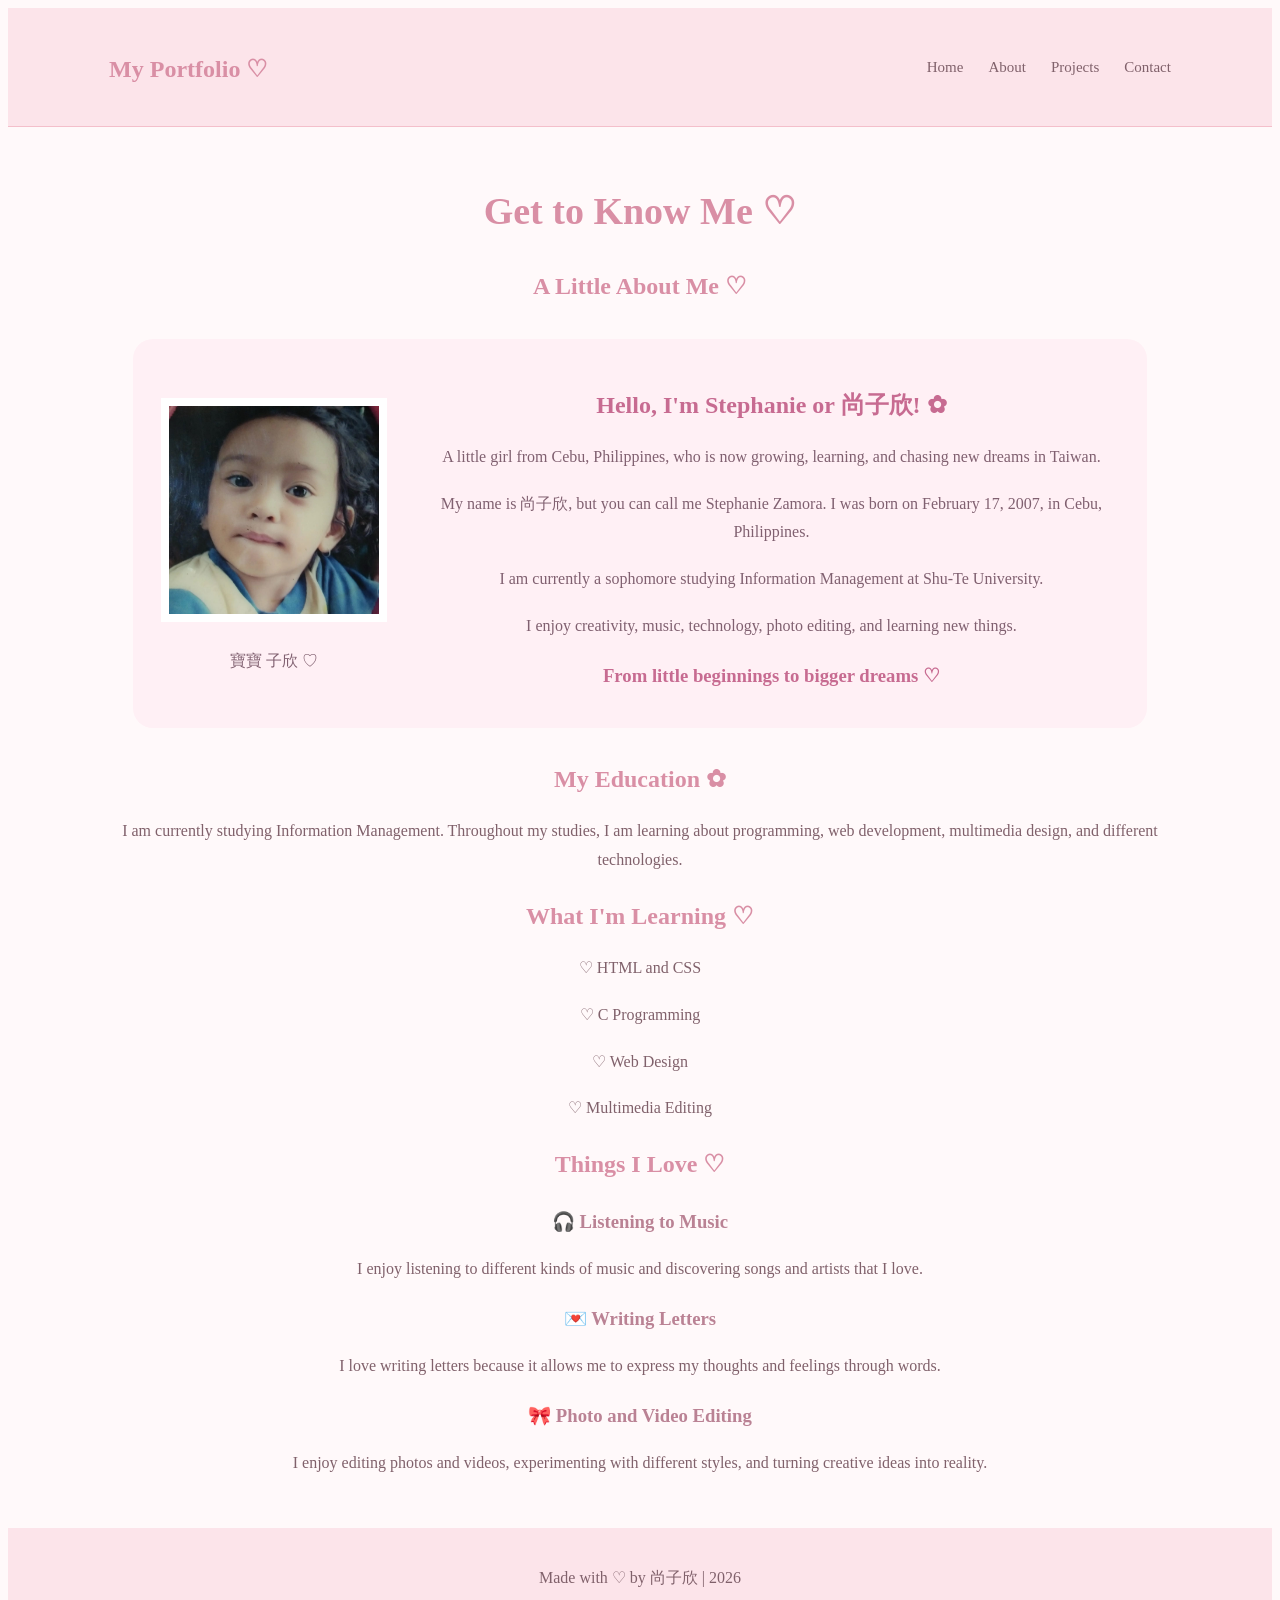
==== about.html @ d18d8f9a "Add files via upload" ====
<!DOCTYPE html>
<html lang="en">


<head>
    <meta charset="UTF-8">
    <meta name="viewport" content="width=device-width, initial-scale=1.0">
    <title>About Me | My Portfolio</title>
    <link rel="stylesheet" href="style.css">
</head>


<body>


    <!-- Navigation -->
    <header>
        <nav>
            <h2>My Portfolio ♡</h2>


            <ul>
                <li><a href="index.html">Home</a></li>
                <li><a href="about.html">About</a></li>
                <li><a href="projects.html">Projects</a></li>
                <li><a href="contact.html">Contact</a></li>
            </ul>
        </nav>
    </header>


    <!-- About Me -->
    <main>


        <h1>Get to Know Me ♡</h1>
<h2>A Little About Me ♡</h2>


<div class="baby">


    <div>
        <img src="images/babyme.jpeg" alt="Baby Stephanie">
        <p>寶寶 子欣 ♡</p>
    </div>


    <div>
        <h2>Hello, I'm Stephanie or 尚子欣! ✿</h2>


        <p>
            A little girl from Cebu, Philippines,
            who is now growing, learning, and
            chasing new dreams in Taiwan.
        </p>


        <p>
            My name is 尚子欣, but you can call me
            Stephanie Zamora. I was born on
            February 17, 2007, in Cebu, Philippines.
        </p>


        <p>
            I am currently a sophomore studying
            Information Management at Shu-Te University.
        </p>


        <p>
            I enjoy creativity, music, technology,
            photo editing, and learning new things.
        </p>


        <h3>From little beginnings to bigger dreams ♡</h3>
    </div>


</div>

        <!-- Education -->
        <h2>My Education ✿</h2>


        <p>
            I am currently studying Information Management.
            Throughout my studies, I am learning about
            programming, web development, multimedia design,
            and different technologies.
        </p>


        <!-- Skills -->
        <h2>What I'm Learning ♡</h2>
<p>♡ HTML and CSS</p>
<p>♡ C Programming</p>
<p>♡ Web Design</p>
<p>♡ Multimedia Editing</p>

        <!-- Interests -->
        <h2>Things I Love ♡</h2>


        <h3>🎧 Listening to Music</h3>


        <p>
            I enjoy listening to different kinds of music
            and discovering songs and artists that I love.
        </p>


        <h3>💌 Writing Letters</h3>


        <p>
            I love writing letters because it allows me
            to express my thoughts and feelings through words.
        </p>


        <h3>🎀 Photo and Video Editing</h3>


        <p>
            I enjoy editing photos and videos,
            experimenting with different styles,
            and turning creative ideas into reality.
        </p>


    </main>


    <!-- Footer -->
    <footer>
        <p>Made with ♡ by 尚子欣 | 2026</p>
    </footer>


</body>
</html>
---- style.css ----
/* GENERAL STYLING */
{
    margin: 0;
    padding: 0;
    box-sizing: border-box;
}


body {
    background-color: #FFF9FA;
    color: #80616B;
    font-family: Georgia, serif;
    line-height: 1.8;
}


/* NAVIGATION BAR */
header {
    background-color: #FCE4EA;
    padding: 20px 8%;
    border-bottom: 1px solid #F4BFCB;
}


nav {
    display: flex;
    justify-content: space-between;
    align-items: center;
    flex-wrap: wrap;
    gap: 15px;
}


.logo {
    color: #D98FA5;
    font-size: 25px;
}


nav ul {
    display: flex;
    list-style: none;
    gap: 25px;
    flex-wrap: wrap;
}


nav ul li a {
    text-decoration: none;
    color: #80616B;
    font-size: 15px;
    transition: 0.3s;
}


nav ul li a:hover {
    color: #D98FA5;
}


/* MAIN CONTENT */
main {
    width: 85%;
    max-width: 1100px;
    margin: 50px auto;
}


section {
    margin-bottom: 45px;
}


h1 {
    color: #D98FA5;
    font-size: 38px;
    margin-bottom: 20px;
}


h2 {
    color: #D98FA5;
    margin-bottom: 15px;
}


h3 {
    color: #BA8294;
    margin-bottom: 10px;
}


p {
    margin-bottom: 18px;
}


/* HOME PAGE */
.home {
    text-align: center;
    background-color: #FCE4EA;
    padding: 85px 30px;
    border-radius: 20px;
}


.welcome {
    color: #BA8294;
    letter-spacing: 3px;
    font-size: 13px;
}


.home h1 {
    font-size: 45px;
}


.home-button {
    display: inline-block;
    background-color: #EBA6B8;
    color: white;
    text-decoration: none;
    padding: 12px 28px;
    border-radius: 30px;
    margin-top: 15px;
    transition: 0.3s;
}


.home-button:hover {
    background-color: #D98FA5;
    transform: translateY(-3px);
}


/* ABOUT PAGE */
.about,
.education,
.skills,
.interests {
    background-color: white;
    padding: 30px;
    border-radius: 18px;
    border: 1px solid #F4D5DD;
}


.skills ul {
    padding-left: 25px;
}


.interests article {
    background-color: #FFF4F6;
    padding: 20px;
    margin-top: 15px;
    border-radius: 15px;
}


/* PROJECTS PAGE */
.project-card {
    background-color: white;
    padding: 25px;
    margin: 20px 0;
    border-radius: 18px;
    border: 1px solid #F4D5DD;
    transition: 0.3s;
}


.project-card:hover {
    transform: translateY(-5px);
    box-shadow: 0 8px 20px rgba(217, 143, 165, 0.15);
}


/* CONTACT PAGE */
.contact {
    background-color: #FCE4EA;
    padding: 40px;
    border-radius: 20px;
}


.contact-info {
    margin: 25px 0;
}


form {
    display: flex;
    flex-direction: column;
    gap: 12px;
}


input,
textarea {
    padding: 13px;
    border: 1px solid #EBA6B8;
    border-radius: 10px;
    font-family: Georgia, serif;
    background-color: #FFF9FA;
    color: #80616B;
}


button {
    background-color: #D98FA5;
    color: white;
    border: none;
    padding: 13px;
    border-radius: 25px;
    cursor: pointer;
    font-family: Georgia, serif;
    font-size: 15px;
    transition: 0.3s;
}


button:hover {
    background-color: #BA8294;
}


/* FOOTER */
footer {
    background-color: #FCE4EA;
    text-align: center;
    padding: 20px;
    color: #80616B;
    margin-top: 50px;
}


/* MOBILE RESPONSIVE DESIGN */
@media (max-width: 600px) {


    header {
        padding: 20px;
    }


    nav {
        flex-direction: column;
    }


    nav ul {
        justify-content: center;
        gap: 15px;
    }


    main {
        width: 92%;
        margin: 30px auto;
    }


    h1 {
        font-size: 30px;
    }


    .home h1 {
        font-size: 34px;
    }


    .home {
        padding: 55px 20px;
    }


    .contact {
        padding: 25px;
    }
}

/* HOME PAGE - PINK SCRAPBOOK STYLE */


.hero {
    max-width: 1100px;
    margin: 50px auto;
    padding: 40px;
    display: flex;
    align-items: center;
    justify-content: space-between;
    gap: 40px;
    background-color: #fff0f5;
    border-radius: 25px;
}


.hero-text {
    flex: 1;
}


.hero-text h1 {
    font-size: 42px;
    color: #c76b91;
    margin-bottom: 20px;
}


.hero-text p {
    font-size: 17px;
    line-height: 1.8;
    color: #765463;
}


.hero-image {
    flex: 1;
    text-align: center;
}


.hero-image img {
    width: 100%;
    max-width: 480px;
    height: auto;
    border: 10px solid white;
    border-radius: 12px;
    box-shadow: 0 5px 20px rgba(180, 100, 130, 0.2);
}


/* MOBILE RESPONSIVE */


@media (max-width: 600px) {
    .hero {
        flex-direction: column;
        padding: 25px;
        margin: 20px auto;
    }


    .hero-text h1 {
        font-size: 30px;
    }


    .hero-image img {
        max-width: 100%;
    }
}
/* CENTER HOME PAGE */


main {
    text-align: center;
}


main img {
    display: block;
    margin: 25px auto;
    width: 500px;
    max-width: 90%;
}
main a {
    color: white;
    background-color: #d98eaa;
    padding: 12px 22px;
    text-decoration: none;
    border-radius: 25px;
}


main a:hover {
    background-color: #c76b91;
}
/* HOME PAGE DESIGN */


.home-box {
    text-align: center;
    background-color: #fff0f5;
    margin: 40px auto;
    padding: 40px 20px;
    width: 85%;
    border-radius: 20px;
}


.home-box h1 {
    color: #c76b91;
    font-size: 35px;
}


.home-box h2 {
    color: #c76b91;
    margin-top: 30px;
}


.home-box p {
    color: #806070;
    margin: 20px;
}


.home-box img {
    width: 500px;
    max-width: 90%;
    display: block;
    margin: 25px auto;
    border: 8px solid white;
    border-radius: 12px;
}


.about-button {
    display: inline-block;
    background-color: #d98eaa;
    color: white;
    padding: 12px 25px;
    border-radius: 25px;
    text-decoration: none;
    margin: 15px;
}


.about-button:hover {
    background-color: #bd6e91;
} 
.baby {
    display: flex;
    align-items: center;
    gap: 30px;
    background-color: #fff0f5;
    padding: 25px;
    margin: 30px;
    border-radius: 20px;
}


.baby img {
    width: 230px;
    border: 8px solid white;
}


.baby h2 {
    color: #c76b91;
}


.baby p {
    line-height: 1.8;
    color: #806070;
}


.baby h3 {
    color: #c76b91;
}
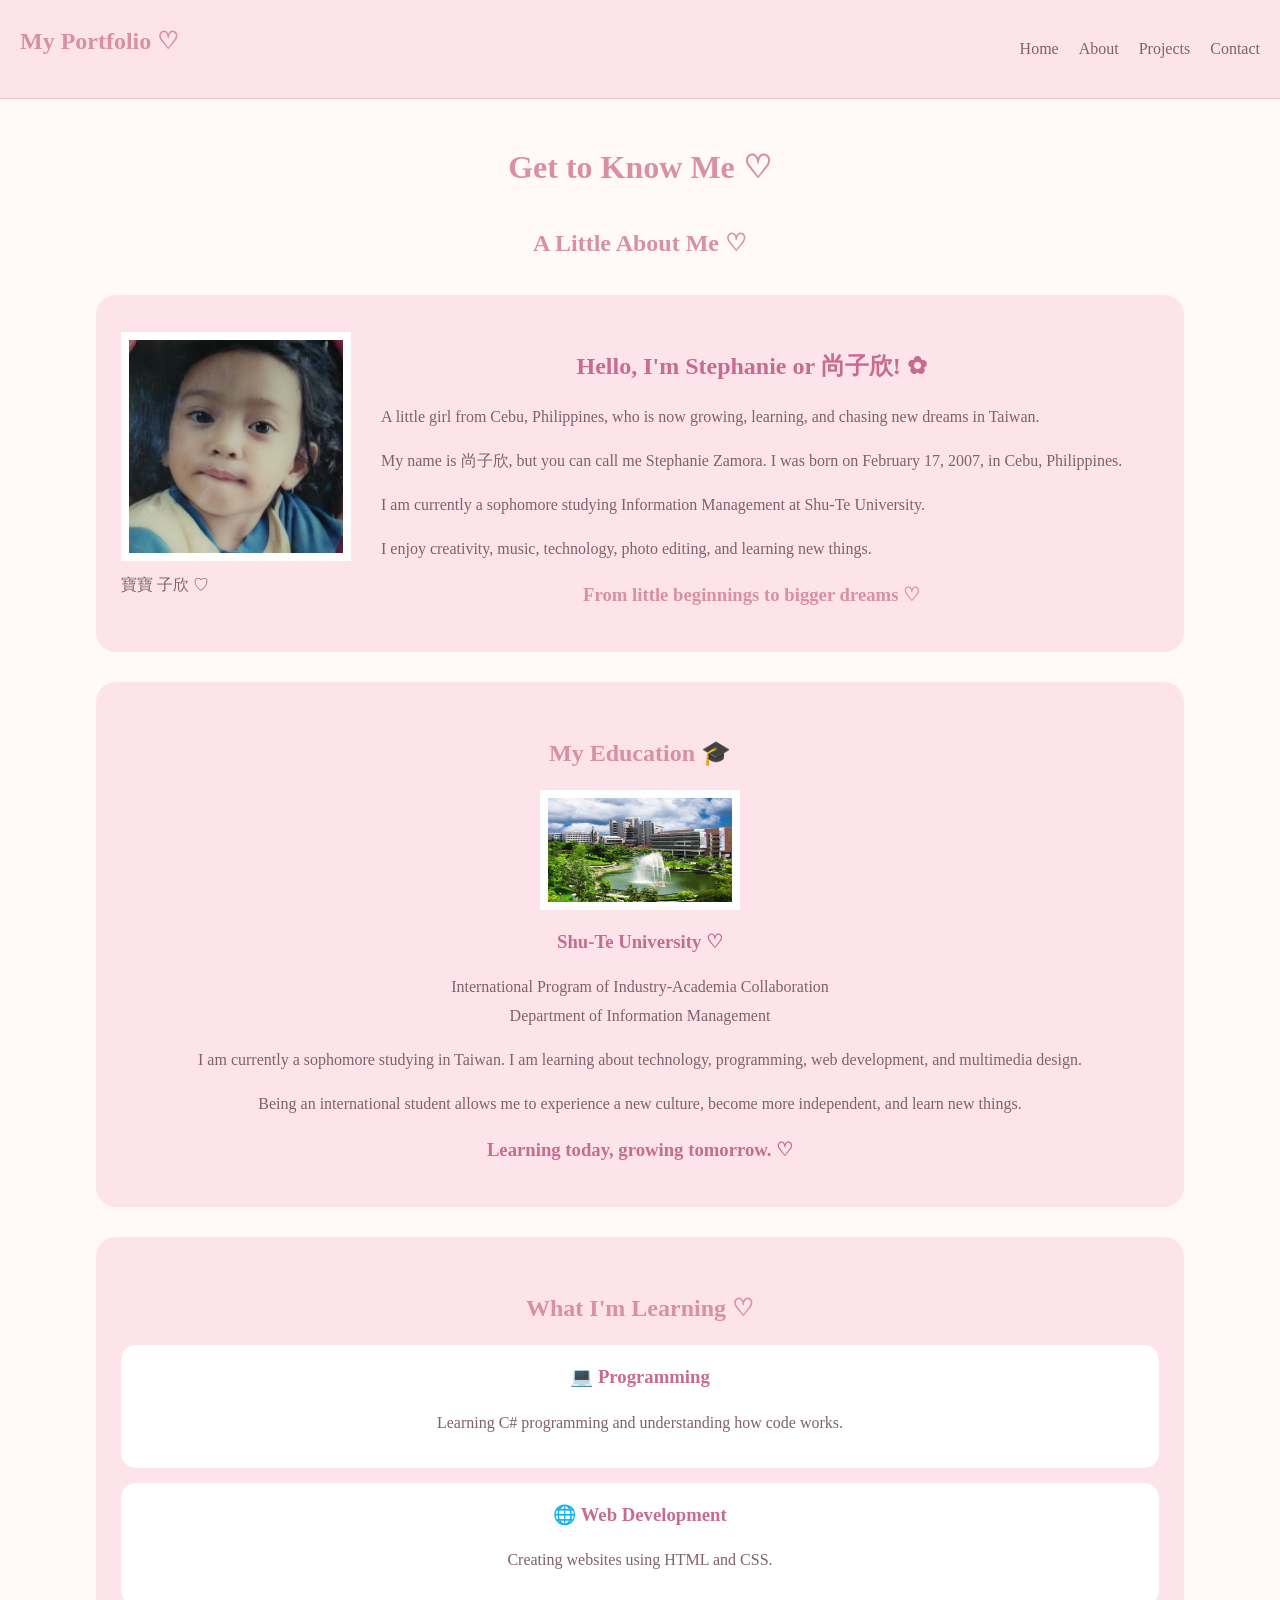
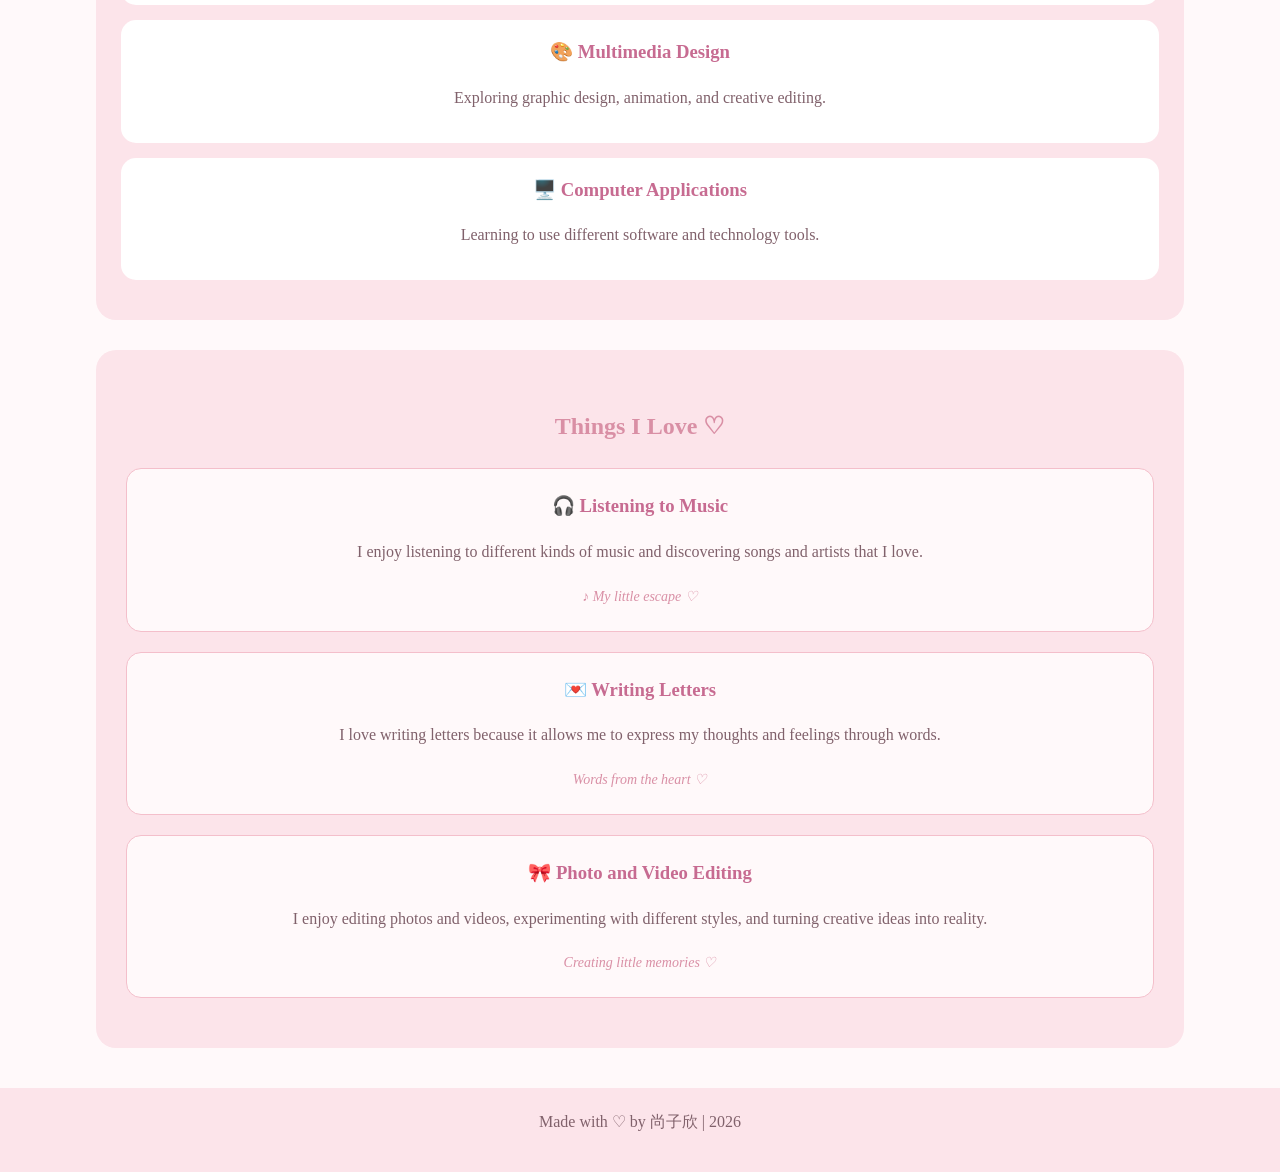
==== commit 1c299690: "Add files via upload" ====
--- a/about.html
+++ b/about.html
@@ -82,59 +82,97 @@
 
 </div>
 
-        <!-- Education -->
-        <h2>My Education ✿</h2>
+      <!-- My Education -->
 
 
-        <p>
-            I am currently studying Information Management.
-            Throughout my studies, I am learning about
-            programming, web development, multimedia design,
-            and different technologies.
-        </p>
+<div class="education">
 
 
-        <!-- Skills -->
-        <h2>What I'm Learning ♡</h2>
-<p>♡ HTML and CSS</p>
-<p>♡ C Programming</p>
-<p>♡ Web Design</p>
-<p>♡ Multimedia Editing</p>
+    <h2>My Education 🎓</h2>
 
-        <!-- Interests -->
-        <h2>Things I Love ♡</h2>
+<img src="images/stu.jpeg" alt="Shu-Te University">
+    <h3>Shu-Te University ♡</h3>
+    <p>
+        International Program of Industry-Academia Collaboration
+        <br>
+        Department of Information Management
+    </p>
 
 
-        <h3>🎧 Listening to Music</h3>
+    <p>
+        I am currently a sophomore studying in Taiwan.
+        I am learning about technology, programming,
+        web development, and multimedia design.
+    </p>
 
 
-        <p>
-            I enjoy listening to different kinds of music
-            and discovering songs and artists that I love.
-        </p>
+    <p>
+        Being an international student allows me
+        to experience a new culture, become more
+        independent, and learn new things.
+    </p>
 
 
-        <h3>💌 Writing Letters</h3>
+    <h3>Learning today, growing tomorrow. ♡</h3>
 
 
-        <p>
-            I love writing letters because it allows me
-            to express my thoughts and feelings through words.
-        </p>
+</div>
+
+   <!-- What I'm Learning -->
+<div class="learning">
+    <h2>What I'm Learning ♡</h2>
 
 
-        <h3>🎀 Photo and Video Editing</h3>
+    <div class="learning-item">
+        <h3>💻 Programming</h3>
+        <p>Learning C# programming and understanding how code works.</p>
+    </div>
 
 
-        <p>
-            I enjoy editing photos and videos,
-            experimenting with different styles,
-            and turning creative ideas into reality.
-        </p>
+    <div class="learning-item">
+        <h3>🌐 Web Development</h3>
+        <p>Creating websites using HTML and CSS.</p>
+    </div>
 
 
+    <div class="learning-item">
+        <h3>🎨 Multimedia Design</h3>
+        <p>Exploring graphic design, animation, and creative editing.</p>
+    </div>
+
+
+    <div class="learning-item">
+        <h3>🖥️ Computer Applications</h3>
+        <p>Learning to use different software and technology tools.</p>
+    </div>
+</div>
+
+      <!-- Things I Love -->
+<div class="hobbies">
+    <h2>Things I Love ♡</h2>
+
+
+    <div class="hobby-item">
+        <h3>🎧 Listening to Music</h3>
+        <p>I enjoy listening to different kinds of music and discovering songs and artists that I love.</p>
+        <span>♪ My little escape ♡</span>
+    </div>
+
+
+    <div class="hobby-item">
+        <h3>💌 Writing Letters</h3>
+        <p>I love writing letters because it allows me to express my thoughts and feelings through words.</p>
+        <span>Words from the heart ♡</span>
+    </div>
+
+
+    <div class="hobby-item">
+        <h3>🎀 Photo and Video Editing</h3>
+        <p>I enjoy editing photos and videos, experimenting with different styles, and turning creative ideas into reality.</p>
+        <span>Creating little memories ♡</span>
+    </div>
+</div>
     </main>
-
 
     <!-- Footer -->
     <footer>
--- a/style.css
+++ b/style.css
@@ -1,11 +1,10 @@
-/* GENERAL STYLING */
-{
+/* GENERAL STYLE */
+
+* {
     margin: 0;
     padding: 0;
     box-sizing: border-box;
 }
-
-
 body {
     background-color: #FFF9FA;
     color: #80616B;
@@ -13,454 +12,300 @@
     line-height: 1.8;
 }
 
-
 /* NAVIGATION BAR */
+
 header {
     background-color: #FCE4EA;
-    padding: 20px 8%;
+    padding: 20px;
     border-bottom: 1px solid #F4BFCB;
 }
-
-
 nav {
     display: flex;
     justify-content: space-between;
     align-items: center;
-    flex-wrap: wrap;
-    gap: 15px;
-}
-
-
-.logo {
-    color: #D98FA5;
-    font-size: 25px;
-}
-
-
+}
+nav h2 {
+    color: #D98FA5;
+}
 nav ul {
     display: flex;
     list-style: none;
-    gap: 25px;
-    flex-wrap: wrap;
-}
-
-
+    gap: 20px;
+}
 nav ul li a {
+    color: #80616B;
     text-decoration: none;
-    color: #80616B;
-    font-size: 15px;
-    transition: 0.3s;
-}
-
-
+}
 nav ul li a:hover {
     color: #D98FA5;
 }
 
-
 /* MAIN CONTENT */
+
 main {
     width: 85%;
-    max-width: 1100px;
-    margin: 50px auto;
-}
-
-
-section {
-    margin-bottom: 45px;
-}
-
-
-h1 {
-    color: #D98FA5;
-    font-size: 38px;
-    margin-bottom: 20px;
-}
-
-
-h2 {
+    margin: 40px auto;
+    text-align: center;
+}
+
+h1, h2, h3 {
     color: #D98FA5;
     margin-bottom: 15px;
 }
 
-
-h3 {
-    color: #BA8294;
-    margin-bottom: 10px;
-}
-
-
 p {
-    margin-bottom: 18px;
-}
-
+    margin-bottom: 15px;
+}
 
 /* HOME PAGE */
-.home {
-    text-align: center;
-    background-color: #FCE4EA;
-    padding: 85px 30px;
-    border-radius: 20px;
-}
-
-
-.welcome {
-    color: #BA8294;
-    letter-spacing: 3px;
-    font-size: 13px;
-}
-
-
-.home h1 {
-    font-size: 45px;
-}
-
-
-.home-button {
+
+.home-box {
+    background-color: #FCE4EA;
+    padding: 40px 20px;
+    border-radius: 20px;
+}
+.home-box img {
+    width: 500px;
+    max-width: 90%;
+    border: 8px solid white;
+    margin: 25px auto;
+}
+.about-button,
+main a {
     display: inline-block;
-    background-color: #EBA6B8;
+    background-color: #D98FA5;
     color: white;
+    padding: 10px 22px;
+    border-radius: 25px;
     text-decoration: none;
-    padding: 12px 28px;
-    border-radius: 30px;
-    margin-top: 15px;
-    transition: 0.3s;
-}
-
-
-.home-button:hover {
-    background-color: #D98FA5;
-    transform: translateY(-3px);
-}
-
+}
+.about-button:hover,
+main a:hover {
+    background-color: #BA8294;
+}
 
 /* ABOUT PAGE */
-.about,
-.education,
-.skills,
-.interests {
-    background-color: white;
+
+.baby {
+    display: flex;
+    align-items: center;
+    gap: 30px;
+    background-color: #FCE4EA;
+    padding: 25px;
+    margin: 30px 0;
+    border-radius: 20px;
+}
+.baby img {
+    width: 230px;
+    border: 8px solid white;
+}
+.baby h2 {
+    color: #C76B91;
+}
+.baby p {
+    text-align: left;
+}
+
+/* PROJECTS PAGE */
+
+main h2 {
+    margin-top: 25px;
+}
+
+main h2 + p {
+    margin-bottom: 15px;
+}
+
+/* CONTACT PAGE */
+
+.contact {
+    background-color: #FCE4EA;
     padding: 30px;
-    border-radius: 18px;
-    border: 1px solid #F4D5DD;
-}
-
-
-.skills ul {
-    padding-left: 25px;
-}
-
-
-.interests article {
-    background-color: #FFF4F6;
-    padding: 20px;
-    margin-top: 15px;
-    border-radius: 15px;
-}
-
-
-/* PROJECTS PAGE */
-.project-card {
-    background-color: white;
-    padding: 25px;
-    margin: 20px 0;
-    border-radius: 18px;
-    border: 1px solid #F4D5DD;
-    transition: 0.3s;
-}
-
-
-.project-card:hover {
-    transform: translateY(-5px);
-    box-shadow: 0 8px 20px rgba(217, 143, 165, 0.15);
-}
-
-
-/* CONTACT PAGE */
-.contact {
-    background-color: #FCE4EA;
-    padding: 40px;
-    border-radius: 20px;
-}
-
+    border-radius: 20px;
+}
 
 .contact-info {
     margin: 25px 0;
 }
 
-
 form {
     display: flex;
     flex-direction: column;
-    gap: 12px;
-}
-
-
-input,
-textarea {
-    padding: 13px;
+    gap: 10px;
+    text-align: left;
+}
+
+input, textarea {
+    padding: 12px;
     border: 1px solid #EBA6B8;
     border-radius: 10px;
     font-family: Georgia, serif;
-    background-color: #FFF9FA;
-    color: #80616B;
-}
-
+}
 
 button {
     background-color: #D98FA5;
     color: white;
+    padding: 12px;
     border: none;
-    padding: 13px;
     border-radius: 25px;
+    font-family: Georgia, serif;
     cursor: pointer;
-    font-family: Georgia, serif;
-    font-size: 15px;
-    transition: 0.3s;
-}
-
+}
 
 button:hover {
     background-color: #BA8294;
 }
 
-
 /* FOOTER */
+
 footer {
     background-color: #FCE4EA;
     text-align: center;
     padding: 20px;
-    color: #80616B;
-    margin-top: 50px;
-}
-
-
-/* MOBILE RESPONSIVE DESIGN */
+    margin-top: 40px;
+}
+
+/* MOBILE DESIGN */
 @media (max-width: 600px) {
-
-
-    header {
-        padding: 20px;
-    }
-
-
     nav {
         flex-direction: column;
-    }
-
-
+        gap: 15px;
+    }
     nav ul {
         justify-content: center;
-        gap: 15px;
-    }
-
-
+        gap: 12px;
+        flex-wrap: wrap;
+    }
     main {
         width: 92%;
-        margin: 30px auto;
-    }
-
-
-    h1 {
-        font-size: 30px;
-    }
-
-
-    .home h1 {
-        font-size: 34px;
-    }
-
-
-    .home {
-        padding: 55px 20px;
-    }
-
-
+    }
+    .baby {
+        flex-direction: column;
+    }
+    .baby img {
+        width: 200px;
+        max-width: 100%;
+    }
+    .baby p {
+        text-align: center;
+    }
+    .home-box {
+        padding: 25px 15px;
+    }
     .contact {
-        padding: 25px;
-    }
-}
-
-/* HOME PAGE - PINK SCRAPBOOK STYLE */
-
-
-.hero {
-    max-width: 1100px;
-    margin: 50px auto;
-    padding: 40px;
-    display: flex;
+        padding: 20px;
+    }
+}
+/* EDUCATION SECTION */
+.education {
+    display: flex;
+    flex-direction: column;
     align-items: center;
-    justify-content: space-between;
-    gap: 40px;
-    background-color: #fff0f5;
-    border-radius: 25px;
-}
-
-
-.hero-text {
-    flex: 1;
-}
-
-
-.hero-text h1 {
-    font-size: 42px;
-    color: #c76b91;
-    margin-bottom: 20px;
-}
-
-
-.hero-text p {
-    font-size: 17px;
-    line-height: 1.8;
-    color: #765463;
-}
-
-
-.hero-image {
-    flex: 1;
+    background-color: #FCE4EA;
+    padding: 25px;
+    border-radius: 20px;
+}
+.education img {
+    width: 200px;
+    border: 8px solid white;
+    margin-bottom: 15px;
+}
+.education h3 {
+    color: #C76B91;
+}
+.education p {
     text-align: center;
 }
 
-
-.hero-image img {
-    width: 100%;
-    max-width: 480px;
-    height: auto;
-    border: 10px solid white;
-    border-radius: 12px;
-    box-shadow: 0 5px 20px rgba(180, 100, 130, 0.2);
-}
-
-
-/* MOBILE RESPONSIVE */
-
-
+/* What I'm Learning */
+
+.learning {
+    background-color: #FCE4EA;
+    padding: 25px;
+    margin: 30px 0;
+    border-radius: 20px;
+}
+.learning-item {
+    background-color: white;
+    padding: 15px;
+    margin: 15px 0;
+    border-radius: 15px;
+}
+.learning-item h3 {
+    color: #C76B91;
+}
+
+/* Things I Love */
+
+.hobbies {
+    background-color: #FCE4EA;
+    padding: 30px;
+    margin: 30px 0;
+    border-radius: 20px;
+}
+.hobby-item {
+    background-color: #FFF9FA;
+    padding: 20px;
+    margin: 20px 0;
+    border: 1px solid #F4BFCB;
+    border-radius: 15px;
+}
+.hobby-item h3 {
+    color: #C76B91;
+}
+.hobby-item span {
+    color: #D98FA5;
+    font-style: italic;
+    font-size: 14px;
+}
+/* Projects Page */
+.project-container {
+    display: flex;
+    flex-wrap: wrap;
+    justify-content: center;
+    gap: 25px;
+    margin-top: 35px;
+}
+.project-card {
+    background-color: #FCE4EA;
+    width: 45%;
+    padding: 25px;
+    border: 2px solid #F4BFCB;
+    border-radius: 20px;
+    text-align: center;
+}
+.project-card h2 {
+    color: #C76B91;
+    font-size: 21px;
+}
+.project-number {
+    color: #D98FA5;
+    font-size: 13px;
+    letter-spacing: 2px;
+}
+.tools {
+    display: inline-block;
+    background-color: white;
+    color: #C76B91;
+    padding: 8px 15px;
+    border-radius: 20px;
+    font-size: 13px;
+}
+.project-note {
+    color: #D98FA5;
+    font-style: italic;
+    font-size: 14px;
+}
+.project-card:hover {
+    background-color: #FFF0F4;
+}
+.ending {
+    margin-top: 40px;
+    font-style: italic;
+}
+/* Projects on smaller screens */
 @media (max-width: 600px) {
-    .hero {
-        flex-direction: column;
-        padding: 25px;
-        margin: 20px auto;
-    }
-
-
-    .hero-text h1 {
-        font-size: 30px;
-    }
-
-
-    .hero-image img {
-        max-width: 100%;
-    }
-}
-/* CENTER HOME PAGE */
-
-
-main {
-    text-align: center;
-}
-
-
-main img {
-    display: block;
-    margin: 25px auto;
-    width: 500px;
-    max-width: 90%;
-}
-main a {
-    color: white;
-    background-color: #d98eaa;
-    padding: 12px 22px;
-    text-decoration: none;
-    border-radius: 25px;
-}
-
-
-main a:hover {
-    background-color: #c76b91;
-}
-/* HOME PAGE DESIGN */
-
-
-.home-box {
-    text-align: center;
-    background-color: #fff0f5;
-    margin: 40px auto;
-    padding: 40px 20px;
-    width: 85%;
-    border-radius: 20px;
-}
-
-
-.home-box h1 {
-    color: #c76b91;
-    font-size: 35px;
-}
-
-
-.home-box h2 {
-    color: #c76b91;
-    margin-top: 30px;
-}
-
-
-.home-box p {
-    color: #806070;
-    margin: 20px;
-}
-
-
-.home-box img {
-    width: 500px;
-    max-width: 90%;
-    display: block;
-    margin: 25px auto;
-    border: 8px solid white;
-    border-radius: 12px;
-}
-
-
-.about-button {
-    display: inline-block;
-    background-color: #d98eaa;
-    color: white;
-    padding: 12px 25px;
-    border-radius: 25px;
-    text-decoration: none;
-    margin: 15px;
-}
-
-
-.about-button:hover {
-    background-color: #bd6e91;
-} 
-.baby {
-    display: flex;
-    align-items: center;
-    gap: 30px;
-    background-color: #fff0f5;
-    padding: 25px;
-    margin: 30px;
-    border-radius: 20px;
-}
-
-
-.baby img {
-    width: 230px;
-    border: 8px solid white;
-}
-
-
-.baby h2 {
-    color: #c76b91;
-}
-
-
-.baby p {
-    line-height: 1.8;
-    color: #806070;
-}
-
-
-.baby h3 {
-    color: #c76b91;
+    .project-card {
+        width: 100%;
+    }
 }
